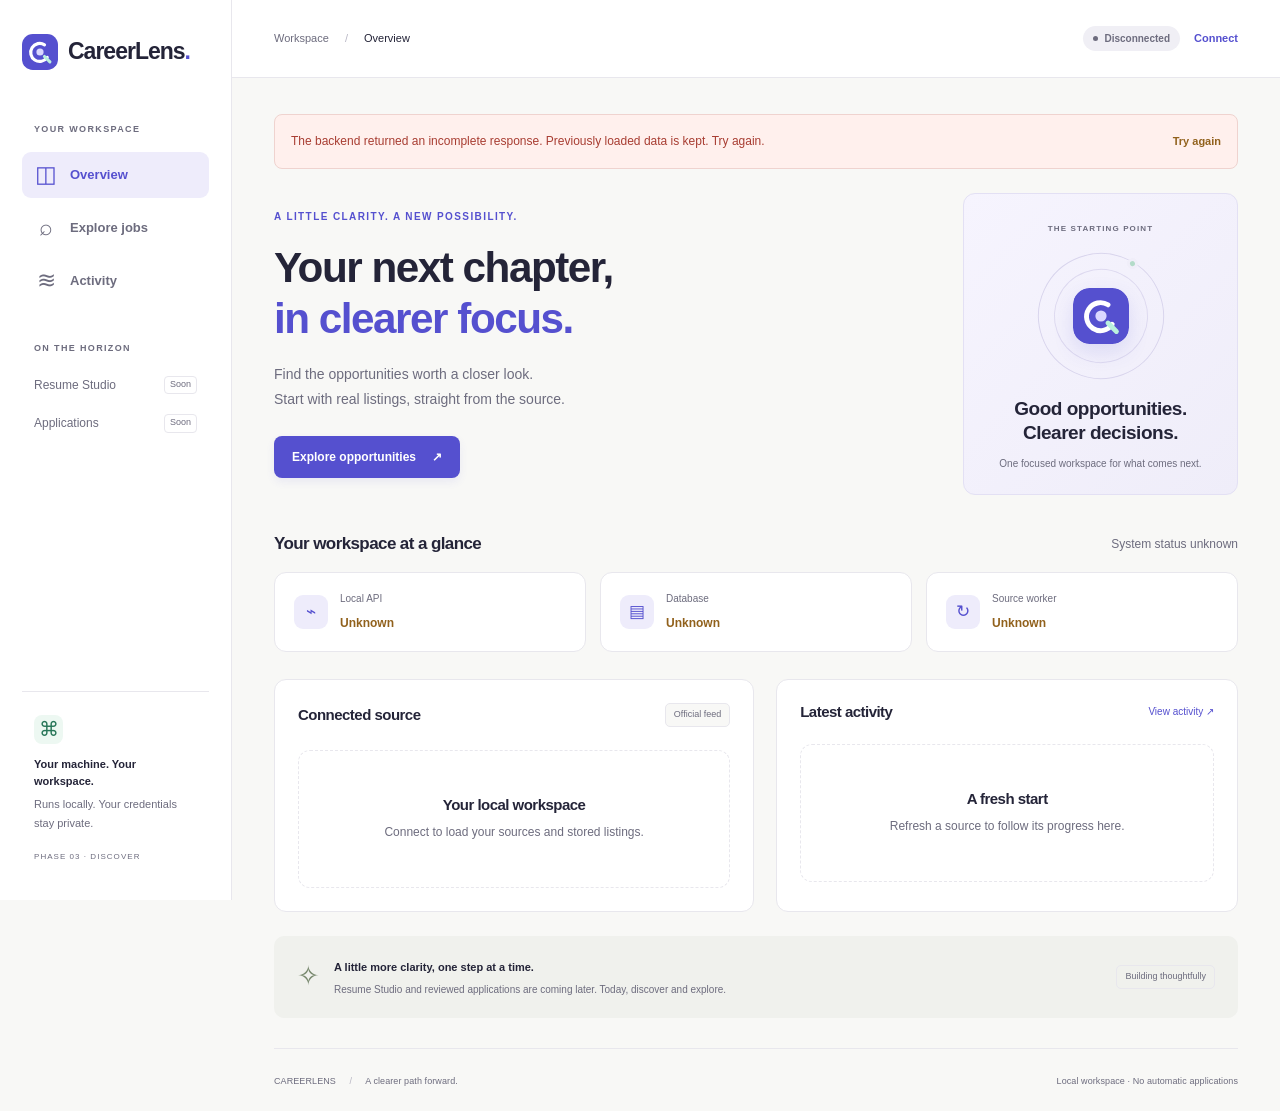
==== web/index.html @ f240b559 "Build Phase 3 local web interface with private browser sessions and unified startup" ====
<!doctype html>
<html lang="en">
<head>
  <meta charset="UTF-8">
  <meta name="viewport" content="width=device-width, initial-scale=1">
  <meta name="theme-color" content="#5550cf">
  <meta name="description" content="Your local CareerLens workspace. Discover real job listings and follow source refreshes.">
  <title>CareerLens · Your next chapter</title>
  <link rel="icon" href="/web/lens.svg" type="image/svg+xml">
  <link rel="stylesheet" href="/web/css/app.css">
  <script type="module" src="/web/js/main.js"></script>
</head>
<body>
<a class="skip" href="#main">Skip to content</a>
<aside class="sidebar" aria-label="Workspace navigation">
  <a class="brand" href="#overview"><img src="/web/lens.svg" width="36" height="36" alt=""><span>CareerLens<span class="brand-dot">.</span></span></a>
  <p class="nav-label">YOUR WORKSPACE</p>
  <nav aria-label="Main navigation">
    <a href="#overview" data-view="overview"><span class="nav-icon" aria-hidden="true">◫</span>Overview</a>
    <a href="#explore" data-view="explore"><span class="nav-icon" aria-hidden="true">⌕</span>Explore jobs<span id="nav-count" class="nav-count"></span></a>
    <a href="#activity" data-view="activity"><span class="nav-icon" aria-hidden="true">≋</span>Activity</a>
  </nav>
  <div class="planned"><p class="nav-label">ON THE HORIZON</p><p>Resume Studio <span class="soon">Soon</span></p><p>Applications <span class="soon">Soon</span></p></div>
  <div class="sidebar-bottom"><span class="local-mark" aria-hidden="true">⌘</span><strong>Your machine. Your workspace.</strong><p>Runs locally. Your credentials stay private.</p><span class="phase-tag">PHASE 03 · DISCOVER</span></div>
</aside>
<div class="workspace">
  <header class="topbar"><span class="breadcrumb">Workspace <span aria-hidden="true">/</span> <strong id="breadcrumb">Overview</strong></span><div class="connection"><span id="connection" class="pill neutral">Connecting…</span><button id="session-button" class="text-button" type="button" disabled>Connect</button></div></header>
  <main id="main" tabindex="-1">
    <div id="notice" class="notice" role="status" hidden><span id="notice-text"></span><button id="notice-retry" class="text-button" type="button" hidden>Try again</button></div>
    <section id="overview" aria-labelledby="overview-title">
      <div class="page-heading"><div><p class="eyebrow">A LITTLE CLARITY. A NEW POSSIBILITY.</p><h1 id="overview-title" tabindex="-1">Your next chapter,<br><span>in clearer focus.</span></h1><p class="intro">Find the opportunities worth a closer look.<br class="desktop-break"> Start with real listings, straight from the source.</p><a href="#explore" class="button primary">Explore opportunities <span aria-hidden="true">↗</span></a></div><div class="focus-card"><span class="eyebrow">THE STARTING POINT</span><div class="orbit" aria-hidden="true"><div class="orbit-inner"><img src="/web/lens.svg" width="56" height="56" alt=""></div><span class="orbit-point"></span></div><strong>Good opportunities.<br>Clearer decisions.</strong><p>One focused workspace for what comes next.</p></div></div>
      <div class="section-heading"><h2>Your workspace at a glance</h2><span id="version" class="muted">Checking system…</span></div>
      <div id="system-status" class="status-grid" aria-live="polite"></div>
      <div class="overview-grid"><section class="panel"><div class="panel-heading"><h2>Connected source</h2><span class="tag">Official feed</span></div><div id="source-summary" aria-live="polite"><p class="muted">Loading your job source…</p></div></section><section class="panel"><div class="panel-heading"><h2>Latest activity</h2><a href="#activity" class="small-link">View activity <span aria-hidden="true">↗</span></a></div><div id="recent-activity"><div class="empty compact"><span class="empty-symbol" aria-hidden="true">≋</span><h3>A fresh start</h3><p>Refresh a source to follow its progress here.</p></div></div></section></div>
      <div class="roadmap"><span class="roadmap-symbol" aria-hidden="true">✧</span><div><strong>A little more clarity, one step at a time.</strong><p>Resume Studio and reviewed applications are coming later. Today, discover and explore.</p></div><span class="tag">Building thoughtfully</span></div>
    </section>
    <section id="explore" aria-labelledby="explore-title" hidden>
      <div class="section-heading page-title"><div><p class="eyebrow">FIND YOUR NEXT POSSIBILITY</p><h1 id="explore-title" tabindex="-1">Explore jobs<span class="brand-dot">.</span></h1><p class="intro">Real opportunities. A clearer place to start.</p></div><button class="button primary refresh-button" type="button" disabled>Refresh listings <span aria-hidden="true">↻</span></button></div>
      <div class="source-toolbar"><label for="source-select">Job source</label><select id="source-select" disabled><option>Loading sources…</option></select><span id="source-state" class="muted">Checking source…</span></div>
      <div class="filter-panel"><div class="search-field"><label for="job-search">Search loaded listings</label><input id="job-search" type="search" placeholder="Job title, company or keyword" autocomplete="off"></div><div><label for="type-filter">Employment type</label><select id="type-filter"><option value="">All types</option></select></div><div><label for="location-filter">Location</label><select id="location-filter"><option value="">All locations</option></select></div><button id="clear-filters" class="text-button" type="button">Clear filters</button></div>
      <p class="filter-note">Filters apply to loaded listings, not AI matching. Load more to search a larger set.</p>
      <div class="section-heading results-heading"><h2 id="results-count" aria-live="polite">Loading listings…</h2><span id="retrieval-time" class="muted"></span></div>
      <p id="jobs-warning" class="inline-warning" role="status" hidden></p>
      <div id="job-list" class="job-grid" aria-busy="true"></div>
      <div class="load-row"><button id="load-more" class="button secondary" type="button" hidden>Load more listings</button><button id="retry-jobs" class="button secondary" type="button" hidden>Retry loading listings</button></div>
      <p class="storage-note">Stored listings are a snapshot. Check the employer website for current availability.</p>
    </section>
    <section id="activity" aria-labelledby="activity-title" hidden>
      <div class="page-title"><p class="eyebrow">A CLEAR VIEW OF WHAT’S HAPPENING</p><h1 id="activity-title" tabindex="-1">Workspace activity<span class="brand-dot">.</span></h1><p class="intro">Real tasks, real progress. Nothing running behind the curtain.</p></div>
      <div class="activity-layout"><section class="panel"><div class="panel-heading"><h2>Known tasks</h2><span class="tag">This page session</span></div><p class="muted">Tasks started or looked up here. Reloading clears this list; persisted tasks remain in the backend.</p><form id="task-lookup"><label for="task-id">Look up a task ID</label><div class="input-row"><input id="task-id" required placeholder="Task UUID" spellcheck="false" autocomplete="off"><button class="button secondary" type="submit">Look up</button></div></form><div id="task-list" aria-live="polite"></div></section><section class="panel"><div class="panel-heading"><h2>Task details</h2><button id="check-task" class="text-button" type="button" hidden>Check status</button></div><div id="task-detail" aria-live="polite"><div class="empty compact"><h3>Everything has a starting point</h3><p>Refresh listings or look up a known task to see its progress and event history.</p></div></div></section></div>
    </section>
    <footer>CAREERLENS <span aria-hidden="true">/</span> A clearer path forward.<span class="footer-local">Local workspace · No automatic applications</span></footer>
  </main>
</div>
<dialog id="job-dialog" aria-labelledby="dialog-title"><div class="dialog-top"><span class="eyebrow">OPPORTUNITY DETAILS</span><button id="close-dialog" class="icon-button" type="button" aria-label="Close job details">×</button></div><div id="job-detail"></div></dialog>
</body>
</html>
---- web/css/app.css ----
@import url('./tokens.css');
* {
  box-sizing: border-box
}

body {
  margin: 0;
  background: var(--canvas);
  color: var(--ink);
  font-family: var(--font);
  font-size: 14px;
  line-height: 1.55
}

button,input,select {
  font: inherit
}

button,a,input,select {
  -webkit-tap-highlight-color: transparent
}

button,a {
  touch-action: manipulation
}

button {
  cursor: pointer
}

a {
  color: inherit;
  text-decoration: none
}

button: disabled {
  cursor: not-allowed;
  opacity: .55
}

button: focus-visible,a:focus-visible,input:focus-visible,select:focus-visible,summary:focus-visible {
  outline: 3px solid var(--violet);
  outline-offset: 4px
}

h1,h2,h3,p {
  margin-top: 0
}

h1,h2,h3 {
  line-height: 1.2;
  letter-spacing: -.035em
}

h1 {
  font-size: clamp(32px,3.3vw,48px);
  font-weight: 650;
  margin-bottom: 18px
}

h2 {
  font-size: 17px;
  font-weight: 650;
  margin-bottom: 0
}

h3 {
  font-size: 17px;
  font-weight: 650
}

h1: focus {
  outline: none
}

p {
  margin-bottom: 12px
}

[hidden] {
  display: none!important
}

.muted {
  color: var(--muted);
  font-size: 12px
}

.eyebrow {
  color: var(--violet);
  font-size: 10px;
  font-weight: 750;
  letter-spacing: .14em
}

.skip {
  position: fixed;
  top: 10px;
  left: 10px;
  z-index: 20;
  transform: translateY(-200%);
  padding: 12px;
  background: white
}

.skip:focus {
  transform: none
}

.sidebar {
  position: fixed;
  inset: 0 auto 0 0;
  width: 232px;
  background: var(--paper);
  border-right: 1px solid var(--line);
  padding: 34px 22px;
  display: flex;
  flex-direction: column
}

.brand {
  display: flex;
  gap: 10px;
  align-items: center;
  font-size: 23px;
  font-weight: 750;
  letter-spacing: -1px;
  margin-bottom: 53px
}

.brand-dot {
  color: var(--violet)
}

.nav-label {
  font-size: 9px;
  letter-spacing: .15em;
  font-weight: 750;
  color: var(--muted);
  margin: 0 12px 15px
}

nav {
  display: grid;
  gap: 7px
}

nav a {
  display: flex;
  gap: 13px;
  align-items: center;
  min-height: 46px;
  padding: 10px 13px;
  color: var(--muted);
  font-size: 13px;
  font-weight: 550;
  border-radius: 9px
}

nav a:hover {
  background: var(--canvas)
}

nav a[aria-current=page] {
  background: var(--lavender);
  color: var(--violet)
}

.nav-icon {
  font-size: 23px;
  line-height: 1;
  width: 22px;
  text-align: center;
  font-weight: 400
}

.nav-count {
  margin-left: auto;
  font-size: 10px;
  padding: 1px 7px;
  border-radius: 5px;
  background: #dedcf8;
  color: var(--violet)
}

.nav-count:empty {
  display: none
}

.planned {
  margin-top: 38px
}

.planned>p:not(.nav-label) {
  color: var(--muted);
  font-size: 12px;
  display: flex;
  justify-content: space-between;
  gap: 4px;
  margin: 20px 12px
}

.soon {
  font-size: 9px;
  border: 1px solid var(--line);
  border-radius: 4px;
  padding: 1px 5px
}

.sidebar-bottom {
  margin-top: auto;
  padding: 23px 12px 0;
  border-top: 1px solid var(--line)
}

.sidebar-bottom strong {
  font-size: 11px;
  display: block;
  margin: 12px 0 5px
}

.sidebar-bottom p {
  font-size: 11px;
  color: var(--muted);
  line-height: 1.7
}

.local-mark {
  display: grid;
  place-content: center;
  width: 29px;
  height: 29px;
  background: var(--mint);
  color: var(--teal);
  border-radius: 8px;
  font-size: 20px
}

.phase-tag {
  font-size: 8px;
  letter-spacing: .13em;
  color: var(--muted)
}

.workspace {
  margin-left: 232px
}

.topbar {
  height: 78px;
  border-bottom: 1px solid var(--line);
  display: flex;
  align-items: center;
  justify-content: space-between;
  padding: 0 42px;
  gap: 14px;
  background: var(--paper)
}

.breadcrumb {
  color: var(--muted);
  font-size: 11px
}

.breadcrumb span {
  margin: 0 13px;
  color: #b9b7c5
}

.breadcrumb strong {
  color: var(--ink);
  font-weight: 500
}

.connection {
  display: flex;
  align-items: center;
  gap: 14px
}

.pill {
  font-size: 10px;
  border-radius: 20px;
  padding: 5px 10px;
  display: inline-flex;
  align-items: center;
  gap: 6px;
  font-weight: 600
}

.pill:before {
  content: '';
  width: 5px;
  height: 5px;
  border-radius: 100%;
  background: currentColor
}

.neutral {
  background: #f0eff5;
  color: var(--muted)
}

.good {
  background: var(--mint);
  color: var(--teal)
}

.warning {
  background: var(--amber-bg);
  color: var(--amber)
}

.bad {
  background: var(--coral-bg);
  color: var(--coral)
}

main {
  padding: 36px 42px 0;
  max-width: 1510px;
  margin: auto;
  min-height: calc(100vh - 78px)
}

.page-heading {
  display: grid;
  grid-template-columns: 1fr 275px;
  align-items: center;
  gap: 30px;
  margin: 9px 0 39px
}

.page-heading .eyebrow {
  margin-bottom: 18px
}

.page-heading h1 span {
  color: var(--violet)
}

.intro {
  color: var(--muted);
  font-size: 14px;
  line-height: 1.8;
  margin-bottom: 23px
}

.button {
  border: 1px solid transparent;
  padding: 11px 17px;
  min-height: 42px;
  border-radius: 8px;
  display: inline-flex;
  align-items: center;
  justify-content: center;
  gap: 16px;
  font-size: 12px;
  font-weight: 600;
  transition: background var(--ease),transform var(--ease)
}

.button:hover:not(:disabled) {
  transform: translateY(-1px)
}

.primary {
  background: var(--violet);
  color: #fff;
  box-shadow: 0 4px 9px #5550cf16
}

.primary:hover:not(:disabled) {
  background: #4540b8
}

.secondary {
  background: var(--paper);
  border-color: var(--line);
  color: var(--ink)
}

.secondary:hover:not(:disabled) {
  border-color: var(--violet)
}

.text-button {
  border: 0;
  background: none;
  color: var(--violet);
  padding: 5px 0;
  font-size: 11px;
  font-weight: 650
}

.text-button:hover:not(:disabled),.small-link:hover {
  text-decoration: underline
}

.focus-card {
  padding: 22px 25px;
  border: 1px solid #e3e0f4;
  border-radius: var(--radius);
  text-align: center;
  background: linear-gradient(135deg,#f6f4fe,#efedf9);
  position: relative;
  overflow: hidden
}

.focus-card>.eyebrow {
  font-size: 8px;
  color: var(--muted)
}

.focus-card>strong {
  font-size: 19px;
  line-height: 1.3;
  letter-spacing: -.025em
}

.focus-card p {
  font-size: 10px;
  color: var(--muted);
  margin: 10px 0 0
}

.orbit {
  width: 126px;
  height: 126px;
  border-radius: 100%;
  border: 1px solid #d9d5ed;
  margin: 15px auto 18px;
  display: grid;
  place-content: center;
  position: relative;
  transform: rotate(-20deg)
}

.orbit-inner {
  border: 1px solid #dedaf0;
  border-radius: 100%;
  width: 94px;
  height: 94px;
  display: grid;
  place-content: center
}

.orbit-inner img {
  transform: rotate(20deg);
  box-shadow: 0 8px 20px #5550cf25;
  border-radius: 16px
}

.orbit-point {
  position: absolute;
  right: 9px;
  top: 18px;
  width: 11px;
  height: 11px;
  border-radius: 100%;
  background: #b3dbc9;
  border: 3px solid #f0eef9
}

.section-heading {
  display: flex;
  align-items: center;
  justify-content: space-between;
  gap: 15px;
  margin-bottom: 18px
}

.status-grid {
  display: grid;
  grid-template-columns: repeat(3,1fr);
  gap: 14px;
  margin-bottom: 27px
}

.status-card {
  background: var(--paper);
  border: 1px solid var(--line);
  border-radius: var(--radius);
  padding: 18px 19px;
  display: flex;
  gap: 12px;
  align-items: center
}

.status-symbol {
  width: 34px;
  height: 34px;
  display: grid;
  place-content: center;
  border-radius: 9px;
  color: var(--violet);
  background: var(--lavender);
  font-size: 17px
}

.status-label {
  font-size: 10px;
  color: var(--muted);
  display: block;
  margin-bottom: 5px
}

.status-value {
  font-size: 12px;
  font-weight: 600
}

.status-value.good,.status-value.bad,.status-value.warning {
  background: none
}

.overview-grid {
  display: grid;
  grid-template-columns: 1.04fr 1fr;
  gap: 22px
}

.panel {
  border: 1px solid var(--line);
  border-radius: var(--radius);
  background: var(--paper);
  padding: 23px;
  min-width: 0
}

.panel-heading {
  display: flex;
  gap: 12px;
  justify-content: space-between;
  align-items: center;
  margin-bottom: 23px
}

.panel-heading h2 {
  font-size: 15px
}

.tag {
  display: inline-flex;
  align-items: center;
  background: var(--canvas);
  padding: 4px 8px;
  border: 1px solid var(--line);
  border-radius: 5px;
  font-size: 9px;
  color: var(--muted);
  white-space: nowrap
}

.small-link {
  font-size: 10px;
  color: var(--violet);
  white-space: nowrap
}

.company-row {
  display: flex;
  align-items: center;
  gap: 12px
}

.company-logo {
  display: grid;
  place-content: center;
  flex-shrink: 0;
  width: 40px;
  height: 40px;
  border-radius: 10px;
  background: #edf1f8;
  color: #283d67;
  font-weight: 750;
  font-size: 21px;
  border: 1px solid #e2e7ef
}

.company-row h3 {
  margin-bottom: 4px;
  font-size: 15px
}

.company-row p {
  margin-bottom: 0;
  font-size: 11px;
  color: var(--muted)
}

.source-stats {
  display: flex;
  gap: 25px;
  padding: 22px 0 17px;
  margin-top: 16px;
  border-top: 1px solid var(--line)
}

.source-stats strong {
  display: block;
  font-size: 24px;
  line-height: 1.2;
  letter-spacing: -.03em
}

.source-stats span {
  font-size: 10px;
  color: var(--muted)
}

.panel-actions {
  display: flex;
  align-items: center;
  justify-content: space-between;
  gap: 10px
}

.panel-actions .button {
  padding: 8px 13px;
  min-height: 36px;
  font-size: 10px
}

.empty {
  padding: 45px 20px;
  text-align: center;
  grid-column: 1/-1;
  border: 1px dashed var(--line);
  border-radius: var(--radius);
  background: var(--paper)
}

.empty.compact {
  padding: 16px 12px;
  border: 0;
  background: transparent
}

.empty h3 {
  font-size: 15px;
  margin-bottom: 9px
}

.empty p {
  color: var(--muted);
  font-size: 12px;
  margin-bottom: 0
}

.empty-symbol {
  display: inline-grid;
  place-content: center;
  width: 36px;
  height: 36px;
  border-radius: 100%;
  background: var(--lavender);
  color: var(--violet);
  font-size: 26px;
  margin: 0 0 12px
}

.roadmap {
  display: flex;
  gap: 14px;
  align-items: center;
  background: #f0f1ed;
  border-radius: 10px;
  padding: 20px 23px;
  margin-top: 24px
}

.roadmap-symbol {
  font-size: 27px;
  color: #76876c
}

.roadmap strong {
  font-size: 11px;
  font-weight: 650
}

.roadmap p {
  font-size: 10px;
  color: var(--muted);
  margin: 4px 0 0
}

.roadmap .tag {
  margin-left: auto;
  background: transparent
}

footer {
  padding: 26px 0 22px;
  margin-top: 30px;
  border-top: 1px solid var(--line);
  color: var(--muted);
  font-size: 9px;
  letter-spacing: .01em
}

footer>span:first-child {
  margin: 0 11px;
  color: #b6b4c1
}

.footer-local {
  float: right
}

.page-title {
  margin: 10px 0 29px
}

.page-title h1 {
  font-size: 36px;
  margin-bottom: 10px
}

.page-title .eyebrow {
  margin-bottom: 12px
}

.page-title .intro {
  margin-bottom: 0
}

.source-toolbar {
  display: flex;
  align-items: center;
  gap: 13px;
  margin-bottom: 24px;
  font-size: 11px
}

.source-toolbar label {
  font-weight: 650
}

.source-toolbar select {
  width: auto;
  min-width: 170px;
  background: var(--paper)
}

.source-toolbar>.muted {
  margin-left: auto;
  text-align: right
}

.filter-panel {
  display: flex;
  align-items: end;
  gap: 14px;
  padding: 20px;
  border: 1px solid var(--line);
  background: var(--paper);
  border-radius: var(--radius)
}

label {
  display: block;
  font-size: 10px;
  font-weight: 600;
  margin-bottom: 7px;
  color: var(--muted)
}

input,select {
  background: white;
  border: 1px solid var(--line);
  border-radius: 7px;
  padding: 10px 12px;
  color: var(--ink);
  min-height: 41px;
  font-size: 12px;
  width: 100%;
  min-width: 0
}

input: :placeholder {
  color: #858392
}

.filter-panel>div {
  flex: 1;
  min-width: 0
}

.filter-panel .search-field {
  flex: 1.8
}

.filter-panel>.text-button {
  flex-shrink: 0;
  min-height: 41px
}

.filter-note {
  font-size: 10px;
  color: var(--muted);
  margin: 10px 2px 28px
}

.results-heading h2 {
  font-size: 14px
}

.results-heading .muted {
  font-size: 10px
}

.job-grid {
  display: grid;
  grid-template-columns: repeat(3,minmax(0,1fr));
  gap: 16px
}

.job-card {
  border: 1px solid var(--line);
  border-radius: var(--radius);
  background: var(--paper);
  padding: 20px;
  display: flex;
  flex-direction: column;
  transition: border-color var(--ease),box-shadow var(--ease);
  overflow-wrap: anywhere;
  min-width: 0
}

.job-card:hover {
  border-color: #c3bff0;
  box-shadow: var(--shadow)
}

.job-card .company-logo {
  width: 31px;
  height: 31px;
  border-radius: 8px;
  font-size: 16px
}

.job-card .company-row {
  gap: 9px;
  margin-bottom: 19px
}

.job-card .company-row p {
  font-size: 10px
}

.job-card h3 {
  margin: 0 0 15px;
  font-size: 15px;
  line-height: 1.45;
  letter-spacing: -.02em
}

.job-card h3 button {
  background: none;
  border: 0;
  text-align: left;
  padding: 0;
  font: inherit;
  color: inherit
}

.job-card h3 button:hover {
  color: var(--violet)
}

.job-meta {
  display: flex;
  flex-wrap: wrap;
  gap: 6px;
  margin-bottom: 20px
}

.job-meta span {
  font-size: 9px;
  color: var(--muted);
  padding: 4px 7px;
  background: var(--canvas);
  border-radius: 4px;
  border: 1px solid var(--line)
}

.job-card-bottom {
  margin-top: auto;
  border-top: 1px solid var(--line);
  padding-top: 13px;
  display: flex;
  align-items: center;
  justify-content: space-between;
  gap: 6px;
  font-size: 9px;
  color: var(--muted)
}

.job-card-bottom button {
  font-size: 10px
}

.load-row {
  display: flex;
  justify-content: center;
  gap: 12px;
  padding: 25px 0 10px
}

.storage-note {
  font-size: 10px;
  color: var(--muted);
  text-align: center;
  margin: 10px 0 0
}

.notice,.inline-warning {
  background: var(--amber-bg);
  border: 1px solid #eedab5;
  border-radius: 8px;
  color: var(--amber);
  font-size: 12px;
  padding: 13px 16px;
  overflow-wrap: anywhere
}

.notice {
  display: flex;
  align-items: center;
  justify-content: space-between;
  gap: 14px;
  margin-bottom: 24px
}

.notice .text-button {
  color: var(--amber);
  flex-shrink: 0
}

.notice.error {
  background: var(--coral-bg);
  color: var(--coral);
  border-color: #efd3cf
}

.notice.success {
  background: var(--mint);
  color: var(--teal);
  border-color: #d0e8da;
}

.activity-layout {
  display: grid;
  grid-template-columns: 1fr 1.1fr;
  gap: 22px
}

#task-lookup {
  margin: 24px 0
}

#task-lookup input {
  font-size: 11px
}

.input-row {
  display: flex;
  gap: 9px
}

.input-row button {
  flex-shrink: 0
}

.task-item {
  display: block;
  width: 100%;
  background: var(--canvas);
  border: 1px solid var(--line);
  border-radius: 8px;
  text-align: left;
  padding: 14px;
  margin: 10px 0;
  color: var(--ink)
}

.task-item[aria-pressed=true] {
  border-color: var(--violet);
  background: var(--lavender)
}

.task-item strong {
  font-size: 12px
}

.task-item p {
  margin: 8px 0 0;
  font-size: 10px;
  color: var(--muted)
}

.task-summary {
  display: flex;
  justify-content: space-between;
  gap: 12px;
  align-items: center;
  margin-bottom: 12px
}

.task-progress {
  width: 100%;
  height: 6px;
  accent-color: var(--violet);
  display: block;
  margin: 18px 0 9px
}

.task-description {
  font-size: 12px;
  color: var(--muted)
}

.task-stats {
  display: grid;
  grid-template-columns: 1fr 1fr;
  gap: 12px;
  margin: 22px 0
}

.task-stats dt {
  font-size: 9px;
  color: var(--muted);
  margin-bottom: 4px
}

.task-stats dd {
  margin: 0;
  font-size: 11px;
  overflow-wrap: anywhere
}

.task-id {
  font-size: 10px;
  color: var(--muted);
  overflow-wrap: anywhere
}

.timeline {
  list-style: none;
  padding: 0;
  margin: 20px 0 0;
  border-left: 1px solid var(--line)
}

.timeline li {
  position: relative;
  padding: 0 0 20px 19px;
  margin-left: 3px;
  font-size: 11px
}

.timeline li:before {
  content: '';
  position: absolute;
  left: -7px;
  top: 4px;
  width: 7px;
  height: 7px;
  background: var(--violet);
  border: 3px solid white;
  border-radius: 100%;
  box-sizing: content-box
}

.timeline time {
  display: block;
  font-size: 9px;
  color: var(--muted);
  margin-top: 3px
}

.activity-link {
  margin-top: 16px;
  display: inline-block
}

dialog {
  border: 1px solid var(--line);
  border-radius: 18px;
  padding: 28px;
  max-width: 600px;
  width: calc(100% - 30px);
  max-height: 85vh;
  color: var(--ink);
  background: var(--paper);
  box-shadow: 0 20px 80px #17143226;
  overflow: auto
}

dialog: :backdrop {
  background: #1e1a3a55;
  backdrop-filter: blur(3px)
}

.dialog-top {
  display: flex;
  justify-content: space-between;
  align-items: center;
  margin-bottom: 22px
}

.dialog-top .eyebrow {
  margin: 0
}

.icon-button {
  background: var(--canvas);
  border: 1px solid var(--line);
  color: var(--muted);
  border-radius: 8px;
  width: 34px;
  height: 34px;
  font-size: 24px;
  line-height: 1
}

.dialog-title {
  font-size: 27px;
  margin: 20px 0 15px;
  overflow-wrap: anywhere
}

.detail-list {
  display: grid;
  grid-template-columns: 1fr 1fr;
  gap: 20px;
  padding: 20px 0;
  border-top: 1px solid var(--line);
  border-bottom: 1px solid var(--line);
  margin: 22px 0
}

.detail-list dt {
  color: var(--muted);
  font-size: 10px;
  margin-bottom: 4px
}

.detail-list dd {
  margin: 0;
  font-size: 12px;
  overflow-wrap: anywhere
}

.dialog-note {
  font-size: 12px;
  color: var(--muted);
  line-height: 1.8
}

.dialog-links {
  display: flex;
  gap: 12px;
  flex-wrap: wrap;
  margin-top: 22px
}

.dialog-disclaimer {
  font-size: 10px;
  color: var(--muted);
  margin: 17px 0 0
}

.loading-card {
  min-height: 220px;
  border: 1px solid var(--line);
  border-radius: var(--radius);
  background: linear-gradient(110deg,#fff 40%,#f4f2fa 60%,#fff 80%);
  background-size: 200% 100%;
  animation: shimmer 1.5s linear infinite
}

.loading-label {
  grid-column: 1/-1;
  color: var(--muted);
  font-size: 12px
}

.stack-gap {
  margin-top: 15px
}

@keyframes shimmer {
  to {
    background-position: -200% 0
  }

}

@media(min-width:1500px) {
  .page-heading {
    grid-template-columns: 1fr 310px
  }

  .focus-card {
    padding: 25px 30px
  }

  .page-heading h1 {
    font-size: 52px
  }

}

@media(max-width:1200px) {
  .sidebar {
    width: 205px;
    padding: 30px 16px
  }

  .workspace {
    margin-left: 205px
  }

  .topbar {
    padding: 0 28px
  }

  main {
    padding: 30px 28px 0
  }

  .page-heading {
    grid-template-columns: 1fr 230px;
    gap: 22px
  }

  .page-heading h1 {
    font-size: 38px
  }

  .job-grid {
    grid-template-columns: repeat(2,minmax(0,1fr))
  }

  .filter-panel {
    flex-wrap: wrap
  }

  .filter-panel .search-field {
    flex-basis: 100%
  }

  .filter-panel>div {
    flex-basis: 32%
  }

  .status-card {
    padding: 16px 12px;
    gap: 9px
  }

  .roadmap>.tag {
    display: none
  }

  .overview-grid {
    gap: 16px
  }

  .panel {
    padding: 19px
  }

  .panel-heading {
    gap: 6px
  }

}

@media(max-width:900px) {
  .sidebar {
    position: static;
    width: auto;
    display: block;
    padding: 17px 25px 0;
    border-right: 0;
    border-bottom: 1px solid var(--line)
  }

  .brand {
    margin-bottom: 15px;
    font-size: 22px
  }

  .brand img {
    width: 30px;
    height: 30px
  }

  .sidebar>.nav-label,.planned,.sidebar-bottom {
    display: none
  }

  nav {
    display: flex;
    gap: 15px
  }

  nav a {
    min-height: 43px;
    border-radius: 8px 8px 0 0;
    padding: 9px 14px
  }

  .nav-icon {
    font-size: 20px
  }

  .workspace {
    margin-left: 0
  }

  .topbar {
    height: 60px
  }

  .page-heading {
    grid-template-columns: 1fr 240px
  }

  .status-card {
    padding: 16px
  }

  .activity-layout {
    grid-template-columns: 1fr 1fr
  }

  .panel-heading h2 {
    font-size: 14px
  }

  .input-row {
    flex-wrap: wrap
  }

  .input-row button {
    width: 100%
  }

}

@media(max-width:600px) {
  .sidebar {
    padding: 17px 18px 0
  }

  .brand {
    margin-bottom: 15px
  }

  .brand img {
    width: 29px;
    height: 29px
  }

  nav {
    gap: 5px;
    justify-content: space-between
  }

  nav a {
    font-size: 11px;
    padding: 9px 8px;
    gap: 7px;
    white-space: nowrap
  }

  .nav-icon {
    width: 16px;
    font-size: 18px
  }

  .nav-count {
    font-size: 9px;
    padding: 0 5px
  }

  .topbar {
    padding: 0 20px;
    height: 56px
  }

  .breadcrumb {
    font-size: 10px
  }

  .breadcrumb span {
    margin: 0 7px
  }

  .connection {
    gap: 10px
  }

  .connection .pill {
    font-size: 9px;
    padding: 4px 7px
  }

  .connection .text-button {
    font-size: 10px
  }

  main {
    padding: 27px 20px 0
  }

  .page-heading {
    display: block;
    margin: 3px 0 30px
  }

  .page-heading h1 {
    font-size: 36px
  }

  .page-heading .eyebrow {
    font-size: 8px
  }

  .intro {
    font-size: 12px
  }

  .focus-card {
    display: none
  }

  .section-heading {
    align-items: flex-start;
    gap: 8px
  }

  .section-heading h2 {
    font-size: 14px
  }

  .section-heading .muted {
    font-size: 9px;
    max-width: 100px;
    text-align: right
  }

  .status-grid {
    grid-template-columns: 1fr;
    gap: 9px;
    margin-bottom: 22px
  }

  .status-card {
    padding: 13px 15px
  }

  .status-card>div:last-child {
    display: flex;
    flex: 1;
    align-items: center;
    justify-content: space-between;
    gap: 10px
  }

  .status-label {
    margin: 0;
    font-size: 11px
  }

  .status-value {
    font-size: 11px
  }

  .status-symbol {
    width: 30px;
    height: 30px;
    font-size: 15px
  }

  .overview-grid,.activity-layout {
    grid-template-columns: 1fr;
    gap: 16px
  }

  .panel {
    padding: 20px
  }

  .panel-heading h2 {
    font-size: 15px
  }

  .roadmap {
    padding: 18px;
    align-items: flex-start;
    gap: 11px
  }

  .roadmap strong {
    font-size: 10px
  }

  .roadmap p {
    font-size: 9px
  }

  .roadmap-symbol {
    font-size: 24px
  }

  footer {
    font-size: 8px;
    line-height: 1.9;
    margin-top: 24px
  }

  .footer-local {
    float: none;
    display: block;
    margin-top: 6px
  }

  .page-title {
    display: block;
    margin: 3px 0 25px
  }

  .page-title h1 {
    font-size: 31px
  }

  .page-title .eyebrow {
    font-size: 8px
  }

  .page-title>.button {
    margin-top: 20px;
    width: 100%
  }

  .source-toolbar {
    flex-wrap: wrap;
    gap: 9px;
    margin-bottom: 20px
  }

  .source-toolbar select {
    flex: 1
  }

  .source-toolbar>.muted {
    width: 100%;
    text-align: left;
    margin: 3px 0 0
  }

  .filter-panel {
    padding: 16px;
    gap: 12px
  }

  .filter-panel>div {
    flex-basis: calc(50% - 6px)
  }

  .filter-panel .search-field {
    flex-basis: 100%
  }

  .filter-panel>.text-button {
    min-height: 28px
  }

  .filter-note {
    font-size: 9px;
    line-height: 1.7;
    margin-bottom: 23px
  }

  .job-grid {
    grid-template-columns: 1fr;
    gap: 13px
  }

  .job-card {
    padding: 21px
  }

  .job-card .company-row {
    margin-bottom: 17px
  }

  .job-card h3 {
    font-size: 17px
  }

  .job-meta span {
    font-size: 10px
  }

  .job-card-bottom {
    font-size: 10px
  }

  .results-heading {
    align-items: center
  }

  .results-heading .muted {
    max-width: 130px
  }

  .storage-note {
    font-size: 9px
  }

  .notice {
    align-items: flex-start;
    font-size: 11px
  }

  .input-row {
    flex-wrap: nowrap
  }

  .input-row button {
    width: auto
  }

  .detail-list {
    gap: 15px
  }

  .dialog-title {
    font-size: 23px
  }

  dialog {
    padding: 23px
  }

  .dialog-links>.button {
    width: 100%
  }

  .task-stats {
    gap: 16px
  }

  .filter-panel label {
    font-size: 11px
  }

}

@media(prefers-reduced-motion:reduce) {
  *,*:before,*:after {
    animation: none!important;
    transition: none!important;
    scroll-behavior: auto!important
  }

}
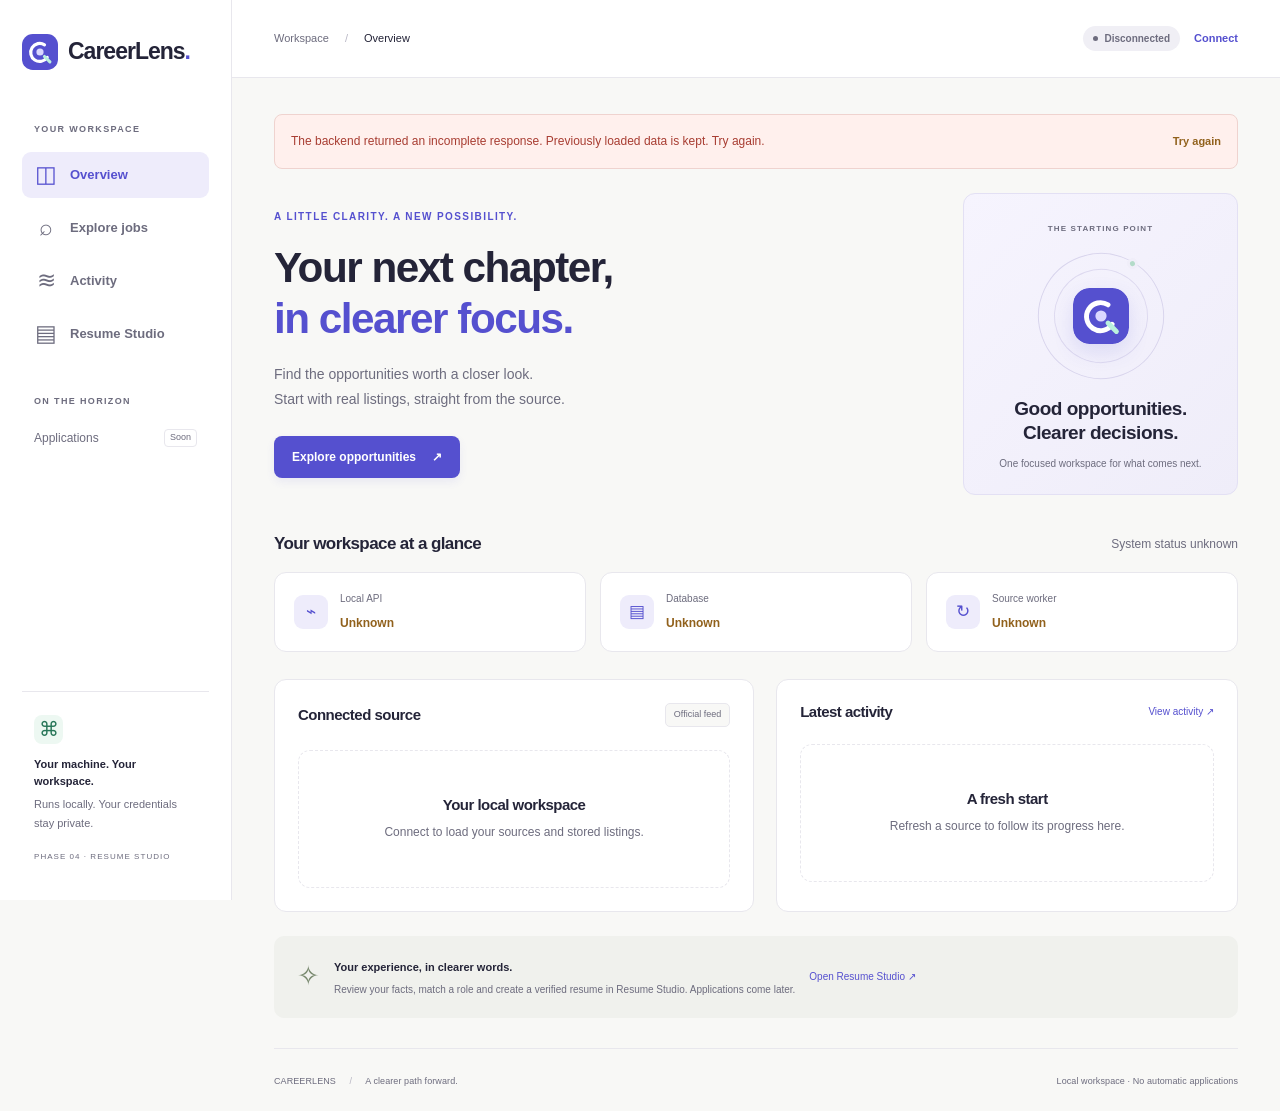
==== commit 4f6e33a7: "Implement Resume Studio and bounded Groq model fallback" ====
--- a/web/index.html
+++ b/web/index.html
@@ -8,6 +8,7 @@
   <title>CareerLens · Your next chapter</title>
   <link rel="icon" href="/web/lens.svg" type="image/svg+xml">
   <link rel="stylesheet" href="/web/css/app.css">
+  <link rel="stylesheet" href="/web/css/studio.css">
   <script type="module" src="/web/js/main.js"></script>
 </head>
 <body>
@@ -19,9 +20,10 @@
     <a href="#overview" data-view="overview"><span class="nav-icon" aria-hidden="true">◫</span>Overview</a>
     <a href="#explore" data-view="explore"><span class="nav-icon" aria-hidden="true">⌕</span>Explore jobs<span id="nav-count" class="nav-count"></span></a>
     <a href="#activity" data-view="activity"><span class="nav-icon" aria-hidden="true">≋</span>Activity</a>
+    <a href="#studio" data-view="studio"><span class="nav-icon" aria-hidden="true">▤</span>Resume Studio</a>
   </nav>
-  <div class="planned"><p class="nav-label">ON THE HORIZON</p><p>Resume Studio <span class="soon">Soon</span></p><p>Applications <span class="soon">Soon</span></p></div>
-  <div class="sidebar-bottom"><span class="local-mark" aria-hidden="true">⌘</span><strong>Your machine. Your workspace.</strong><p>Runs locally. Your credentials stay private.</p><span class="phase-tag">PHASE 03 · DISCOVER</span></div>
+  <div class="planned"><p class="nav-label">ON THE HORIZON</p><p>Applications <span class="soon">Soon</span></p></div>
+  <div class="sidebar-bottom"><span class="local-mark" aria-hidden="true">⌘</span><strong>Your machine. Your workspace.</strong><p>Runs locally. Your credentials stay private.</p><span class="phase-tag">PHASE 04 · RESUME STUDIO</span></div>
 </aside>
 <div class="workspace">
   <header class="topbar"><span class="breadcrumb">Workspace <span aria-hidden="true">/</span> <strong id="breadcrumb">Overview</strong></span><div class="connection"><span id="connection" class="pill neutral">Connecting…</span><button id="session-button" class="text-button" type="button" disabled>Connect</button></div></header>
@@ -32,7 +34,7 @@
       <div class="section-heading"><h2>Your workspace at a glance</h2><span id="version" class="muted">Checking system…</span></div>
       <div id="system-status" class="status-grid" aria-live="polite"></div>
       <div class="overview-grid"><section class="panel"><div class="panel-heading"><h2>Connected source</h2><span class="tag">Official feed</span></div><div id="source-summary" aria-live="polite"><p class="muted">Loading your job source…</p></div></section><section class="panel"><div class="panel-heading"><h2>Latest activity</h2><a href="#activity" class="small-link">View activity <span aria-hidden="true">↗</span></a></div><div id="recent-activity"><div class="empty compact"><span class="empty-symbol" aria-hidden="true">≋</span><h3>A fresh start</h3><p>Refresh a source to follow its progress here.</p></div></div></section></div>
-      <div class="roadmap"><span class="roadmap-symbol" aria-hidden="true">✧</span><div><strong>A little more clarity, one step at a time.</strong><p>Resume Studio and reviewed applications are coming later. Today, discover and explore.</p></div><span class="tag">Building thoughtfully</span></div>
+      <div class="roadmap"><span class="roadmap-symbol" aria-hidden="true">✧</span><div><strong>Your experience, in clearer words.</strong><p>Review your facts, match a role and create a verified resume in Resume Studio. Applications come later.</p></div><a class="small-link" href="#studio">Open Resume Studio ↗</a></div>
     </section>
     <section id="explore" aria-labelledby="explore-title" hidden>
       <div class="section-heading page-title"><div><p class="eyebrow">FIND YOUR NEXT POSSIBILITY</p><h1 id="explore-title" tabindex="-1">Explore jobs<span class="brand-dot">.</span></h1><p class="intro">Real opportunities. A clearer place to start.</p></div><button class="button primary refresh-button" type="button" disabled>Refresh listings <span aria-hidden="true">↻</span></button></div>
@@ -49,6 +51,23 @@
       <div class="page-title"><p class="eyebrow">A CLEAR VIEW OF WHAT’S HAPPENING</p><h1 id="activity-title" tabindex="-1">Workspace activity<span class="brand-dot">.</span></h1><p class="intro">Real tasks, real progress. Nothing running behind the curtain.</p></div>
       <div class="activity-layout"><section class="panel"><div class="panel-heading"><h2>Known tasks</h2><span class="tag">This page session</span></div><p class="muted">Tasks started or looked up here. Reloading clears this list; persisted tasks remain in the backend.</p><form id="task-lookup"><label for="task-id">Look up a task ID</label><div class="input-row"><input id="task-id" required placeholder="Task UUID" spellcheck="false" autocomplete="off"><button class="button secondary" type="submit">Look up</button></div></form><div id="task-list" aria-live="polite"></div></section><section class="panel"><div class="panel-heading"><h2>Task details</h2><button id="check-task" class="text-button" type="button" hidden>Check status</button></div><div id="task-detail" aria-live="polite"><div class="empty compact"><h3>Everything has a starting point</h3><p>Refresh listings or look up a known task to see its progress and event history.</p></div></div></section></div>
     </section>
+    <section id="studio" aria-labelledby="studio-title" hidden>
+      <div class="page-title"><p class="eyebrow">YOUR EXPERIENCE. CLEARLY TOLD.</p><h1 id="studio-title" tabindex="-1">Resume Studio<span class="brand-dot">.</span></h1><p class="intro">Confirm your facts. Find a role. Refine the wording.</p></div>
+      <ol class="studio-steps" aria-label="Resume workflow"><li>01 <span>Your profile</span></li><li>02 <span>Find a role</span></li><li>03 <span>Review & download</span></li></ol>
+      <div id="studio-progress" class="panel studio-progress" role="status" hidden></div>
+      <div class="studio-columns">
+        <section class="panel studio-upload"><div class="panel-heading"><h2>Start with your resume</h2><span class="tag">Local extraction</span></div>
+          <form id="resume-upload-form"><div id="resume-drop" class="resume-drop"><label for="resume-file">Choose a PDF or drop it here</label><input id="resume-file" name="resume" type="file" accept="application/pdf,.pdf"><p>Text-based PDF · Up to 5 MiB · 10 pages<br>No OCR. Parsing stays on your Mac.</p></div><p id="resume-file-state" class="muted" role="status">No file selected.</p><button id="upload-resume" class="button primary" type="submit" disabled>Upload & extract facts</button></form>
+          <p class="studio-footnote">The original is kept privately. Nothing is sent to Groq during upload or profile review.</p>
+        </section>
+        <section class="panel"><div class="panel-heading"><h2>Your profile versions</h2><span id="profile-status" class="pill neutral">No profile yet</span></div><label for="profile-version">Saved profile</label><select id="profile-version" disabled><option>No saved versions</option></select><p id="profile-version-note" class="muted"></p><div id="profile-links"></div></section>
+      </div>
+      <section id="profile-review" class="panel studio-section" hidden><div class="panel-heading"><div><p class="eyebrow">01 / CONFIRM THE EVIDENCE</p><h2>Make sure this is you</h2></div><span class="tag">Your facts are the source of truth</span></div><div id="profile-warnings" class="studio-warnings"></div><form id="profile-edit-form"><div id="profile-facts"></div><div class="add-fact"><label for="new-fact-kind">Add an explicit fact</label><select id="new-fact-kind"></select><label class="sr-only" for="new-fact-text">New fact text</label><textarea id="new-fact-text" rows="2" maxlength="4000" placeholder="Only information you can confirm"></textarea><button id="add-fact" class="button secondary" type="button">Add fact</button></div><div class="studio-actions"><button id="save-profile" class="button secondary" type="submit" disabled>Save corrections as a new version</button><button id="discard-profile" class="text-button" type="button" hidden>Discard unsaved edits</button><button id="confirm-profile" class="button primary" type="button" disabled>Confirm profile</button></div><p id="profile-save-note" class="muted" role="status"></p></form><details class="source-text"><summary>View complete extracted source</summary><div id="profile-source"></div></details></section>
+      <section id="matching-panel" class="panel studio-section"><div class="panel-heading"><div><p class="eyebrow">02 / CHOOSE YOUR DIRECTION</p><h2>Find a role that fits your evidence</h2></div><a href="#explore" class="small-link">Refresh source in Explore ↗</a></div><p id="matching-help" class="muted">Confirm your latest profile before searching. No location or eligibility defaults are applied.</p><form id="matching-form"><div class="studio-search-grid"><div><label for="preferred-role">Preferred job title</label><input id="preferred-role" required minlength="2" maxlength="120" placeholder="e.g. Software Engineer Intern"></div><div><label for="preferred-location">Location (optional)</label><input id="preferred-location" maxlength="150" placeholder="Any location"></div><div><label for="preferred-type">Employment type (optional)</label><input id="preferred-type" maxlength="100" placeholder="Any type"></div><div><label for="preferred-remote">Workplace preference</label><select id="preferred-remote"><option value="">No preference</option><option value="true">Remote only</option><option value="false">On-site or hybrid</option></select></div></div><button id="find-matches" class="button primary" type="submit" disabled>Find matching jobs</button></form><div id="role-decision" hidden></div><div id="match-results" class="studio-match-grid"></div></section>
+      <section id="job-analysis" class="panel studio-section" hidden></section>
+      <section id="tailoring-panel" class="panel studio-section" hidden><div class="panel-heading"><div><p class="eyebrow">03 / REFINE WITHOUT INVENTING</p><h2>Create your tailored resume</h2></div><span class="tag">Groq · 120B / 20B</span></div><div class="consent-box"><label><input id="groq-consent" type="checkbox">I consent to sending my confirmed non-contact resume facts and the selected job requirements to Groq for wording and factual review.</label><p>Groq is a third-party provider. CareerLens omits identified name, email, phone and profile links from model input. The default model is openai/gpt-oss-120b. An eligible model rate limit may allow one disclosed fallback to openai/gpt-oss-20b. Up to five bounded requests include at most one repair and one fallback; shared quotas and token limits require waiting. The original stays private and unchanged; no employer application is prepared or submitted.</p></div><button id="generate-resume" class="button primary" type="button" disabled>Generate & verify resume</button><p id="generation-help" class="muted">Select and analyse a job first. Consent is required for every selected profile and job.</p></section>
+      <section class="panel studio-section"><div class="panel-heading"><h2>Saved resume versions</h2><button id="reload-studio" class="text-button" type="button">Reload saved data</button></div><label for="generation-history">Pinned profile and job versions</label><select id="generation-history" disabled><option>No generated versions yet</option></select><div id="generation-result"></div></section>
+    </section>
     <footer>CAREERLENS <span aria-hidden="true">/</span> A clearer path forward.<span class="footer-local">Local workspace · No automatic applications</span></footer>
   </main>
 </div>
--- a/web/css/studio.css
+++ b/web/css/studio.css
@@ -0,0 +1,84 @@
+.sr-only { position:absolute; width:1px; height:1px; padding:0; margin:-1px; overflow:hidden; clip:rect(0,0,0,0); white-space:nowrap; border:0; }
+.studio-steps { display:flex; padding:0 0 24px; margin:0 0 25px; list-style:none; gap:30px; border-bottom:1px solid var(--line); color:var(--violet); font-size:11px; font-weight:700; }
+.studio-steps span { color:var(--muted); font-weight:500; margin-left:8px; }
+.studio-columns { display:grid; grid-template-columns:1.1fr 1fr; gap:22px; }
+.studio-section { margin-top:24px; }
+.resume-drop { border:1px dashed #bbb6eb; padding:24px 18px; border-radius:10px; background:var(--lavender); }
+.resume-drop.dragging { border:2px solid var(--violet); background:#e2dffb; }
+.resume-drop label { color:var(--ink); font-size:14px; margin-bottom:13px; }
+.resume-drop p,.studio-footnote { font-size:11px; color:var(--muted); margin:13px 0 0; }
+.resume-drop input { padding:0; border:0; background:transparent; min-height:28px; font-size:11px; }
+#resume-file-state { margin:14px 0; overflow-wrap:anywhere; }
+.studio-progress { margin-bottom:24px; background:var(--lavender); border-color:#d7d3ef; }
+.studio-progress progress { width:100%; height:7px; accent-color:var(--violet); }
+.studio-progress p { font-size:12px; margin:8px 0 0; }
+.studio-progress strong { display:block; margin-bottom:10px; }
+.studio-warnings { margin-bottom:20px; }
+.studio-warnings p { padding:12px 14px; background:var(--amber-bg); color:var(--amber); border-radius:7px; font-size:11px; }
+.fact-group { margin:15px 0; border:1px solid var(--line); border-radius:9px; padding:15px; }
+.fact-group>summary { font-weight:650; font-size:13px; cursor:pointer; }
+.fact-editor { padding-top:16px; }
+.fact-controls { display:grid; grid-template-columns:145px 1fr; gap:12px; align-items:start; }
+.fact-controls textarea { resize:vertical; min-height:62px; }
+textarea { width:100%; border:1px solid var(--line); border-radius:7px; padding:11px 12px; font:inherit; color:var(--ink); background:white; font-size:12px; line-height:1.6; }
+textarea:focus-visible { outline:3px solid var(--violet); outline-offset:3px; }
+.fact-source { font-size:10px; color:var(--muted); margin:8px 0; }
+.fact-source summary { cursor:pointer; }
+.fact-source blockquote { margin:10px 0 0; padding:10px 14px; border-left:2px solid #c9c5eb; background:var(--canvas); white-space:pre-wrap; overflow-wrap:anywhere; }
+.fact-source code { display:block; font-size:9px; margin-top:8px; overflow-wrap:anywhere; }
+.add-fact { background:var(--canvas); border-radius:9px; padding:16px; display:grid; grid-template-columns:145px 1fr auto; align-items:end; gap:12px; margin:22px 0; }
+.add-fact>label:first-child { grid-column:1/-1; margin:0; }
+.studio-actions { display:flex; gap:12px; align-items:center; flex-wrap:wrap; }
+#profile-save-note { margin:14px 0 0; }
+.source-text { margin-top:22px; padding-top:18px; border-top:1px solid var(--line); font-size:11px; color:var(--muted); }
+.source-text>summary { cursor:pointer; }
+.source-text pre { white-space:pre-wrap; overflow-wrap:anywhere; background:var(--canvas); padding:16px; font:11px/1.8 var(--font); max-height:420px; overflow:auto; }
+.studio-search-grid { display:grid; grid-template-columns:1.6fr 1fr 1fr 1fr; gap:14px; margin:20px 0; }
+.studio-match-grid { display:grid; grid-template-columns:repeat(2,minmax(0,1fr)); gap:15px; margin-top:25px; }
+.studio-match-card { border:1px solid var(--line); border-radius:10px; padding:20px; display:flex; flex-direction:column; align-items:flex-start; min-width:0; overflow-wrap:anywhere; }
+.studio-match-card h3 { font-size:16px; line-height:1.45; margin:12px 0; }
+.studio-match-card .button { margin-top:auto; }
+.studio-match-card p { font-size:11px; color:var(--muted); }
+.studio-match-card .company-row { margin-bottom:8px; }
+.studio-match-card .company-logo { width:30px; height:30px; font-size:17px; }
+.role-warning { margin-top:20px; padding:20px; background:var(--amber-bg); color:var(--amber); border:1px solid #eedab5; border-radius:9px; }
+.role-warning p { font-size:12px; }
+.evidence-grid { display:grid; grid-template-columns:1fr 1fr; gap:25px; }
+.evidence-column h3 { font-size:14px; margin:22px 0 14px; }
+.skill-evidence { border:1px solid var(--line); border-radius:8px; padding:12px; margin:9px 0; }
+.skill-evidence>div { display:flex; justify-content:space-between; align-items:center; gap:10px; }
+.skill-evidence strong { font-size:12px; }
+.skill-evidence p,.skill-evidence li { font-size:11px; color:var(--muted); }
+.skill-evidence details { margin-top:9px; font-size:10px; color:var(--muted); }
+.skill-evidence summary { cursor:pointer; }
+.skill-evidence ul { padding-left:17px; }
+.coverage-box { display:flex; align-items:center; gap:18px; padding:19px; background:var(--lavender); border-radius:10px; margin:20px 0; }
+.coverage-box strong { font-size:29px; color:var(--violet); letter-spacing:-1px; }
+.coverage-box p { margin:0; font-size:11px; color:var(--muted); }
+.eligibility-list { font-size:11px; color:var(--muted); line-height:1.8; padding-left:18px; }
+.consent-box { background:var(--canvas); border:1px solid var(--line); border-radius:10px; padding:19px; margin-bottom:20px; }
+.consent-box label { font-size:13px; line-height:1.7; color:var(--ink); display:flex; gap:12px; align-items:flex-start; }
+.consent-box input { flex:0 0 17px; width:17px; min-height:17px; margin-top:3px; accent-color:var(--violet); }
+.consent-box p { margin:12px 0 0 29px; font-size:11px; color:var(--muted); line-height:1.8; }
+#generation-help { margin-top:13px; }
+.generation-meta { font-size:10px; color:var(--muted); overflow-wrap:anywhere; line-height:1.8; margin:17px 0; }
+.comparison-grid { display:grid; grid-template-columns:1fr 1fr; gap:15px; margin:20px 0; }
+.comparison-grid>div { padding:18px; border-radius:9px; border:1px solid var(--line); }
+.comparison-grid h3 { font-size:12px; margin-bottom:8px; }
+.comparison-grid strong { font-size:24px; color:var(--violet); }
+.comparison-grid p { font-size:10px; color:var(--muted); margin:9px 0 0; }
+.change-card { border-top:1px solid var(--line); padding:18px 0; }
+.change-card>div:first-child { display:flex; align-items:center; gap:10px; margin-bottom:14px; }
+.change-card h3 { font-size:12px; margin:0; }
+.change-card p { font-size:12px; line-height:1.8; overflow-wrap:anywhere; }
+.change-card .change-label { font-size:9px; font-weight:700; color:var(--muted); letter-spacing:.08em; margin-bottom:4px; }
+.change-card .change-reason { font-size:11px; color:var(--muted); }
+.change-card code { font-size:9px; display:block; color:var(--muted); overflow-wrap:anywhere; }
+.pdf-preview { background:#efeff2; border:1px solid var(--line); border-radius:10px; padding:18px; margin-top:22px; text-align:center; }
+.pdf-preview img { display:block; max-width:100%; width:640px; height:auto; margin:auto; background:white; box-shadow:0 4px 18px #20203317; }
+.pdf-controls { display:flex; justify-content:center; gap:15px; align-items:center; margin-top:16px; }
+.pdf-checks { margin:20px 0; font-size:11px; color:var(--muted); }
+.pdf-checks li { margin:7px 0; }
+@media(max-width:1100px) { .studio-columns {grid-template-columns:1fr 1fr;} .studio-search-grid {grid-template-columns:1fr 1fr;} .add-fact {grid-template-columns:130px 1fr;} .add-fact .button {grid-column:2;} }
+@media(max-width:700px) { .studio-columns,.evidence-grid,.studio-match-grid {grid-template-columns:1fr;} .fact-controls {grid-template-columns:1fr;} .fact-controls select {max-width:180px;} .studio-steps {gap:12px;font-size:9px;justify-content:space-between;} .studio-steps span {margin-left:3px;} .add-fact {grid-template-columns:1fr;} .add-fact .button {grid-column:auto;} .studio-search-grid {grid-template-columns:1fr;} .studio-section>.panel-heading {flex-wrap:wrap;} .studio-section>.panel-heading .tag {white-space:normal;} .consent-box label {font-size:12px;} .consent-box p {margin-left:0;} .studio-actions .button {width:100%;} .comparison-grid {gap:10px;} .comparison-grid>div {padding:14px;} .comparison-grid strong {font-size:21px;} .pdf-preview {padding:9px;} .pdf-controls {gap:8px;font-size:10px;} }
+@media(max-width:600px) { nav {display:grid;grid-template-columns:repeat(4,minmax(0,1fr));gap:3px;} nav a {font-size:10px;padding:10px 3px;justify-content:center;gap:4px;white-space:normal;text-align:center;} nav .nav-icon {display:none;} nav .nav-count {margin-left:0;font-size:7px;padding:0 3px;} .studio-section .panel-heading h2 {font-size:15px;} .studio-steps {line-height:1.5;} .studio-upload .button {width:100%;} #profile-status {font-size:9px;} }
